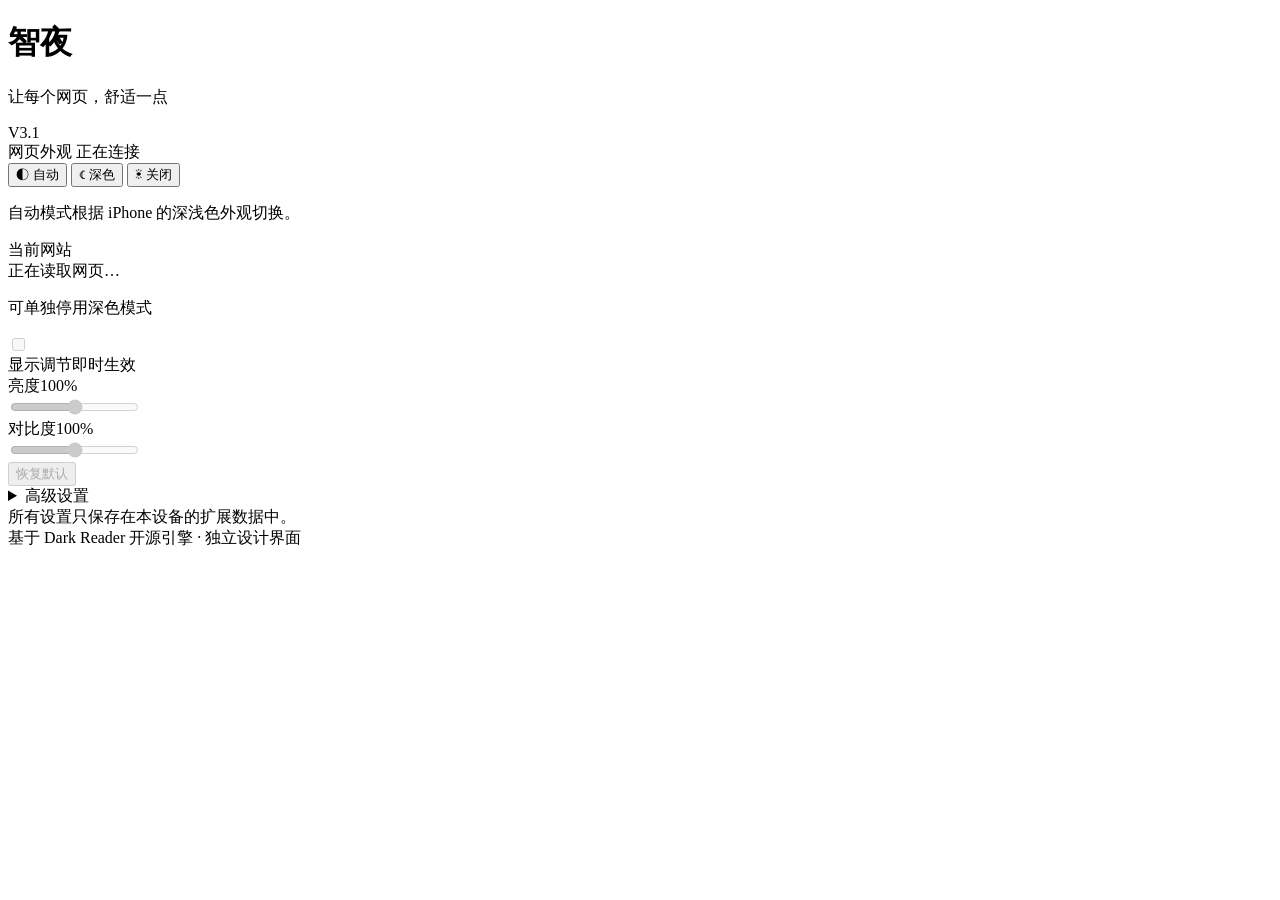
==== SafariNightFull/custom-ui/index.html @ 4993e91d "feat(safari): design original minimal Chinese panel while retaining upstream theme engine" ====
<!doctype html>
<html lang="zh-CN">
<head>
  <meta charset="utf-8">
  <meta name="viewport" content="width=device-width,initial-scale=1,viewport-fit=cover">
  <meta name="color-scheme" content="light dark">
  <title>智夜 · 网页外观</title>
  <link rel="stylesheet" href="zhiye.css">
  <script src="zhiye.js" defer></script>
</head>
<body>
<main id="app" class="app" aria-busy="true">
  <header class="brand">
    <div class="mark" aria-hidden="true">
      <span class="moon"></span><span class="smallstar"></span>
    </div>
    <div class="brand-copy">
      <h1>智夜</h1>
      <p>让每个网页，舒适一点</p>
    </div>
    <span class="version">V3.1</span>
  </header>

  <div class="summary">
    <div class="summary-top">
      <span class="summary-title">网页外观</span>
      <span class="state" id="state"><span class="dot"></span><span id="stateText">正在连接</span></span>
    </div>
    <div class="mode-switch" role="group" aria-label="网页深色模式">
      <button type="button" data-mode="auto" class="mode" aria-pressed="false">
        <span class="mode-icon" aria-hidden="true">◐</span>
        <span>自动</span>
      </button>
      <button type="button" data-mode="on" class="mode" aria-pressed="false">
        <span class="mode-icon" aria-hidden="true">☾</span>
        <span>深色</span>
      </button>
      <button type="button" data-mode="off" class="mode" aria-pressed="false">
        <span class="mode-icon" aria-hidden="true">☀</span>
        <span>关闭</span>
      </button>
    </div>
    <p class="hint" id="modeHint">自动模式根据 iPhone 的深浅色外观切换。</p>
  </div>

  <section class="site panel" aria-label="当前网站">
    <div class="site-copy">
      <div class="section-heading">当前网站</div>
      <div id="siteName" class="site-name" title="当前网站">正在读取网页…</div>
      <p id="siteHint" class="subtle">可单独停用深色模式</p>
    </div>
    <label class="switch" title="仅切换当前网站">
      <input type="checkbox" id="siteEnabled" aria-label="为当前网站开启夜间模式" disabled>
      <span class="track"></span>
    </label>
  </section>

  <section class="appearance panel" aria-label="显示调节">
    <div class="panel-heading"><span>显示调节</span><span class="mini">即时生效</span></div>
    <div class="control">
      <div class="control-top"><label for="brightness">亮度</label><output id="brightnessValue" for="brightness">100%</output></div>
      <input id="brightness" type="range" min="50" max="150" value="100" step="1" disabled>
    </div>
    <div class="control">
      <div class="control-top"><label for="contrast">对比度</label><output id="contrastValue" for="contrast">100%</output></div>
      <input id="contrast" type="range" min="50" max="150" value="100" step="1" disabled>
    </div>
    <button type="button" id="reset" class="reset" disabled>恢复默认</button>
  </section>

  <details id="advanced" class="advanced panel">
    <summary><span>高级设置</span><span class="arrow" aria-hidden="true"></span></summary>
    <div class="advanced-body">
      <div class="field">
        <label for="engine">主题渲染</label>
        <select id="engine" disabled>
          <option value="dynamicTheme">智能动态（推荐）</option>
          <option value="staticTheme">静态规则</option>
          <option value="cssFilter">滤镜模式</option>
          <option value="svgFilter">SVG 滤镜</option>
        </select>
      </div>
      <label class="row-setting" for="detectDark">
        <span><strong>识别网站原生深色</strong><small>避免给已经变暗的网页重复处理</small></span>
        <span class="switch small"><input id="detectDark" type="checkbox" disabled><span class="track"></span></span>
      </label>
      <p class="detail-note">使用 Dark Reader 的完整网页渲染引擎，复杂网站建议优先选「智能动态」。</p>
    </div>
  </details>

  <div class="footer" aria-live="polite">
    <span id="message">所有设置只保存在本设备的扩展数据中。</span>
  </div>
  <div class="credit">基于 Dark Reader 开源引擎 · 独立设计界面</div>
</main>
</body>
</html>
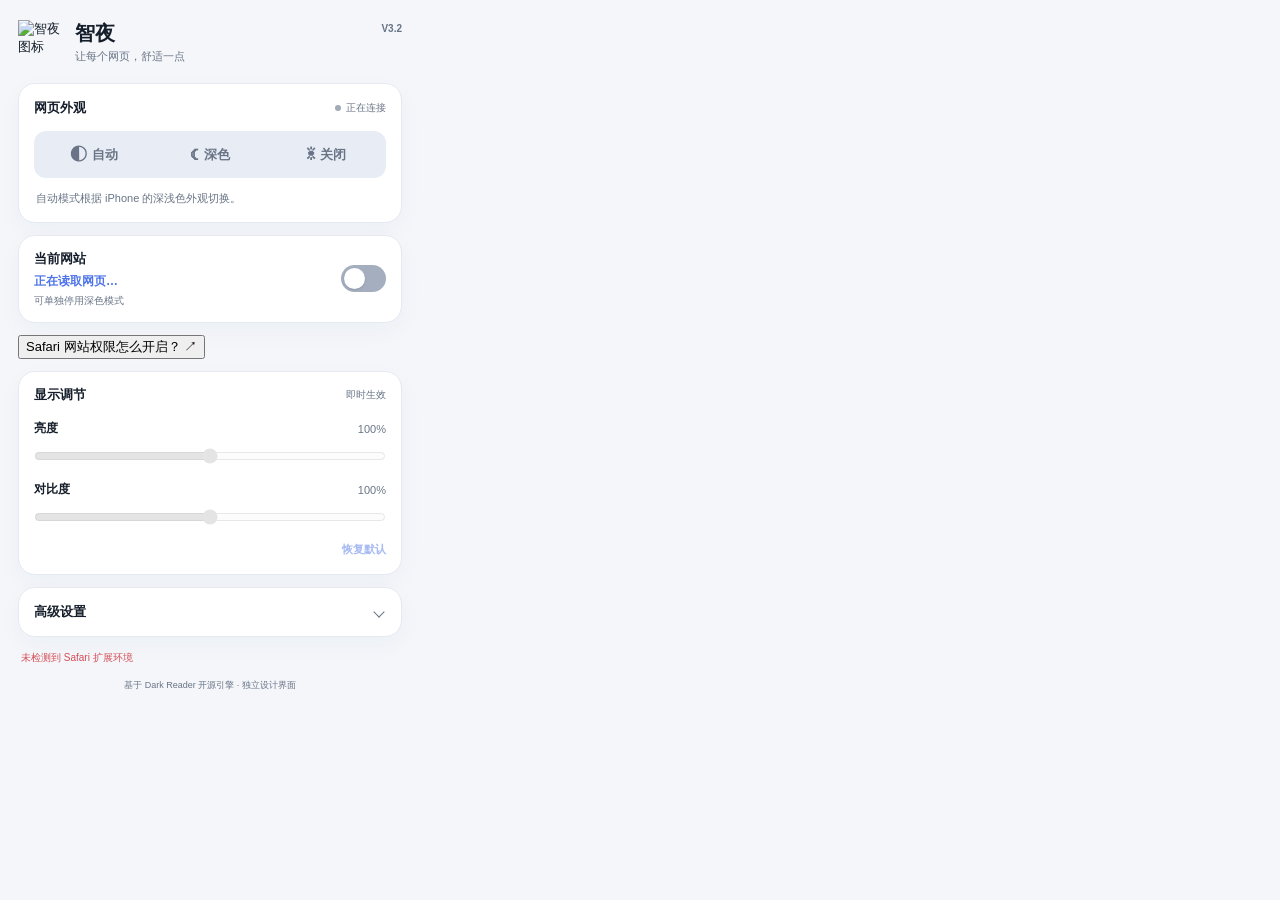
==== commit 24fd3ed7: "feat(safari): show original brand icon and in-app Chinese Safari permissions guide" ====
--- a/SafariNightFull/custom-ui/index.html
+++ b/SafariNightFull/custom-ui/index.html
@@ -11,14 +11,12 @@
 <body>
 <main id="app" class="app" aria-busy="true">
   <header class="brand">
-    <div class="mark" aria-hidden="true">
-      <span class="moon"></span><span class="smallstar"></span>
-    </div>
+    <img class="logo" src="zhiye-logo.png" width="45" height="45" alt="智夜图标">
     <div class="brand-copy">
       <h1>智夜</h1>
       <p>让每个网页，舒适一点</p>
     </div>
-    <span class="version">V3.1</span>
+    <span class="version">V3.2</span>
   </header>
 
   <div class="summary">
@@ -53,6 +51,20 @@
       <input type="checkbox" id="siteEnabled" aria-label="为当前网站开启夜间模式" disabled>
       <span class="track"></span>
     </label>
+  </section>
+
+  <section class="guide-block" aria-label="Safari 访问权限">
+    <button class="guide-button" id="permissionButton" type="button" aria-expanded="false" aria-controls="permissionHelp">
+      <span>Safari 网站权限怎么开启？</span>
+      <span class="guide-arrow" aria-hidden="true">↗</span>
+    </button>
+    <div id="permissionHelp" class="permission-help panel" hidden>
+      <strong>Safari 网站访问授权</strong>
+      <p>1. 打开 iPhone「设置」→「App」→「Safari」→「扩展」。</p>
+      <p>2. 找到「智夜」，开启扩展，并将「所有网站」设为「允许」。</p>
+      <p>3. 回到 Safari 刷新网页，再切换智夜的深色模式。</p>
+      <p class="permission-note">权限必须由 iOS Safari 授予。本说明在应用内展示，不会跳转其他网站。</p>
+    </div>
   </section>
 
   <section class="appearance panel" aria-label="显示调节">
--- a/SafariNightFull/custom-ui/zhiye.css
+++ b/SafariNightFull/custom-ui/zhiye.css
@@ -0,0 +1,81 @@
+:root {
+  color-scheme: light dark;
+  --bg:#f4f6fa;--panel:#fff;--text:#151e2a;--soft:#697586;
+  --edge:#e5e9f1;--accent:#4e74e9;--accenttext:#fff;
+  --track:#e8edf5;--selected:#ebf0ff;--success:#2b956a;
+  --shadow:0 8px 24px rgba(25,43,82,.035);
+  font-family:-apple-system,BlinkMacSystemFont,"SF Pro Text",sans-serif;
+  -webkit-font-smoothing:antialiased;
+}
+@media(prefers-color-scheme:dark) {
+ :root {--bg:#10141a;--panel:#1a2029;--text:#eef2f8;--soft:#a0abba;
+  --edge:#313b4a;--accent:#8ba9ff;--accenttext:#0c1325;
+  --track:#343d4b;--selected:#273a62;--success:#7ddeb0;
+  --shadow:0 10px 28px rgba(0,0,0,.07)}
+}
+*{box-sizing:border-box}
+html{background:var(--bg)}
+body{margin:0;max-width:420px;min-width:315px;background:var(--bg);color:var(--text);font-size:13px}
+button,input,select{font:inherit}
+button{cursor:pointer;-webkit-tap-highlight-color:transparent}
+button:disabled,input:disabled,select:disabled{opacity:.5;cursor:default}
+button:focus-visible,input:focus-visible,summary:focus-visible,select:focus-visible{outline:2px solid var(--accent);outline-offset:3px}
+.app{padding:20px 18px 14px;display:flex;flex-direction:column;gap:12px}
+.brand{display:flex;align-items:center;gap:12px;margin-bottom:6px}
+.mark{position:relative;flex:none;height:45px;width:45px;border-radius:14px;
+background:linear-gradient(145deg,#779bfa,#6058c5);box-shadow:0 8px 18px #5369d52b}
+.moon{position:absolute;left:13px;top:9px;height:24px;width:24px;border-radius:50%;background:#fff;
+clip-path:path('M 12 0 A 12 12 0 1 0 24 12 A 9 9 0 0 1 12 0 Z')}
+.smallstar{position:absolute;width:4px;height:4px;right:8px;top:10px;background:#fff;border-radius:50%}
+.brand-copy{flex:1;min-width:0}
+h1{font-size:20px;line-height:23px;margin:0;font-weight:750;letter-spacing:.4px}
+.brand p{margin:4px 0 0;color:var(--soft);font-size:11px}
+.version{color:var(--soft);font-size:10px;font-weight:600;align-self:flex-start;margin-top:3px}
+.summary,.panel{background:var(--panel);border:1px solid var(--edge);border-radius:17px;box-shadow:var(--shadow)}
+.summary{padding:15px}
+.summary-top,.panel-heading,.control-top{display:flex;align-items:center;justify-content:space-between}
+.summary-title,.panel-heading{font-size:13px;font-weight:700}
+.state{display:flex;gap:5px;align-items:center;color:var(--soft);font-size:10px}
+.dot{width:6px;height:6px;border-radius:50%;background:#a2aab5}
+.state.on .dot{background:var(--success)}
+.mode-switch{display:grid;grid-template-columns:repeat(3,minmax(0,1fr));gap:5px;padding:4px;margin-top:14px;border-radius:12px;background:var(--track)}
+.mode{border:0;background:transparent;color:var(--soft);border-radius:9px;min-height:39px;padding:5px 3px;display:flex;align-items:center;justify-content:center;gap:5px;font-weight:650}
+.mode-icon{font-size:17px;line-height:1}
+.mode[aria-pressed=true]{color:var(--accent);background:var(--panel);box-shadow:0 2px 6px #00000010}
+.hint{margin:12px 2px 0;color:var(--soft);font-size:11px;line-height:1.5}
+.site{padding:14px 15px;display:flex;justify-content:space-between;gap:12px;align-items:center}
+.site-copy{min-width:0}
+.section-heading{font-size:13px;font-weight:700}
+.site-name{margin-top:5px;max-width:235px;white-space:nowrap;overflow:hidden;text-overflow:ellipsis;font-size:12px;font-weight:600;color:var(--accent)}
+.subtle{margin:4px 0 0;font-size:10px;color:var(--soft);line-height:1.45}
+.switch{position:relative;display:block;flex:none;width:45px;height:27px}
+.switch input{opacity:0;width:100%;height:100%;margin:0;position:absolute;inset:0;z-index:1}
+.track{position:absolute;inset:0;background:#a4aebf;border-radius:999px;transition:background .18s}
+.track:after{content:"";position:absolute;top:3px;left:3px;width:21px;height:21px;background:#fff;border-radius:50%;box-shadow:0 1px 2px #0002;transition:transform .18s}
+.switch input:checked+.track{background:var(--accent)}
+.switch input:checked+.track:after{transform:translateX(18px)}
+.switch.small{width:40px;height:24px}
+.switch.small .track:after{height:18px;width:18px}
+.switch.small input:checked+.track:after{transform:translateX(16px)}
+.appearance{padding:14px 15px 11px}
+.panel-heading .mini{font-size:10px;font-weight:400;color:var(--soft)}
+.control{margin-top:16px}
+.control-top label{font-size:12px;font-weight:600}
+.control-top output{font-size:11px;color:var(--soft);font-variant-numeric:tabular-nums}
+input[type=range]{display:block;margin:10px 0 2px;width:100%;height:18px;accent-color:var(--accent);cursor:pointer;background:transparent}
+.reset{display:block;margin:10px 0 0 auto;border:0;background:transparent;color:var(--accent);font-size:11px;font-weight:650;padding:6px 0}
+.advanced{overflow:hidden}
+summary{padding:15px;display:flex;align-items:center;justify-content:space-between;cursor:pointer;font-weight:650;list-style:none}
+summary::-webkit-details-marker{display:none}
+.arrow{height:8px;width:8px;border-right:1.6px solid var(--soft);border-bottom:1.6px solid var(--soft);transform:rotate(45deg);transition:transform .18s;margin-right:3px}
+details[open] .arrow{transform:rotate(225deg)}
+.advanced-body{border-top:1px solid var(--edge);padding:14px;display:flex;flex-direction:column;gap:15px}
+.field{display:flex;align-items:center;justify-content:space-between;gap:12px}
+.field label,.row-setting strong{font-size:12px;font-weight:650}
+select{border:1px solid var(--edge);background:var(--bg);color:var(--text);border-radius:9px;padding:8px 6px;font-size:11px;max-width:168px}
+.row-setting{display:flex;align-items:center;justify-content:space-between;gap:12px;cursor:pointer}
+.row-setting small{display:block;margin-top:4px;color:var(--soft);font-size:10px;line-height:1.4}
+.detail-note{margin:0;color:var(--soft);font-size:10px;line-height:1.5}
+.footer{padding:2px 3px;color:var(--soft);font-size:10px;line-height:1.4}
+.footer.error{color:#d44e56}
+.credit{text-align:center;color:var(--soft);font-size:9px;margin-top:0px}
